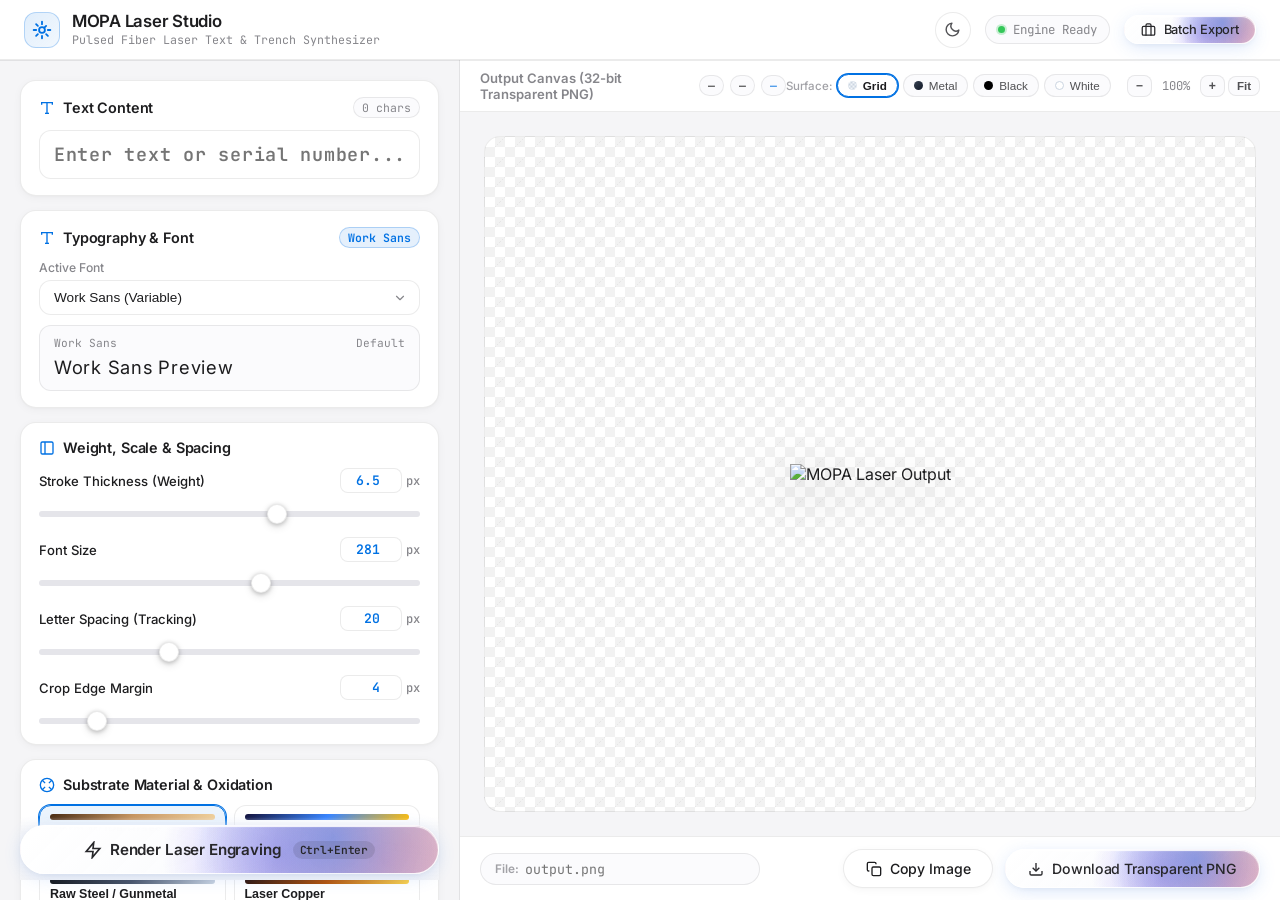
==== index.html @ c63aba0c "feat: complete MOPA Laser Studio with 100% client-side GitHub Pages support" ====
<!DOCTYPE html>
<html lang="en">
<head>
  <meta charset="UTF-8">
  <meta name="viewport" content="width=device-width, initial-scale=1.0">
  <title>MOPA Laser Studio</title>
  <link rel="icon" href="data:image/svg+xml,<svg xmlns='http://www.w3.org/2000/svg' viewBox='0 0 100 100'><rect width='100' height='100' rx='22' fill='%230071e3'/><path d='M30 70 L70 30 M45 30 L70 30 L70 55' stroke='white' stroke-width='9' stroke-linecap='round' stroke-linejoin='round' fill='none'/></svg>">
  <link rel="stylesheet" href="static/css/style.css">
  <!-- Apple-inspired Typography -->
  <link rel="preconnect" href="https://fonts.googleapis.com">
  <link rel="preconnect" href="https://fonts.gstatic.com" crossorigin>
  <link href="https://fonts.googleapis.com/css2?family=Inter:wght@300;400;500;600;700&family=JetBrains+Mono:wght@400;500;600&display=swap" rel="stylesheet">
</head>
<body class="light-theme">
  <!-- Apple-style Frosted Header -->
  <header class="app-header">
    <div class="header-left">
      <div class="logo-mark">
        <svg width="20" height="20" viewBox="0 0 24 24" fill="none" stroke="currentColor" stroke-width="2.2" stroke-linecap="round" stroke-linejoin="round">
          <circle cx="12" cy="12" r="3.5"></circle>
          <path d="M12 2v3"></path>
          <path d="M12 19v3"></path>
          <path d="M2 12h3"></path>
          <path d="M19 12h3"></path>
          <path d="m4.93 4.93 2.12 2.12"></path>
          <path d="m16.95 16.95 2.12 2.12"></path>
          <path d="m16.95 7.05-2.12 2.12"></path>
          <path d="m4.93 19.07 2.12-2.12"></path>
        </svg>
      </div>
      <div>
        <h1 class="logo-title">MOPA Laser Studio</h1>
        <p class="logo-subtitle">Pulsed Fiber Laser Text &amp; Trench Synthesizer</p>
      </div>
    </div>
    
    <div class="header-right">
      <!-- Dark / Light Mode Switcher -->
      <button type="button" class="theme-toggle-btn" id="themeToggleBtn" aria-label="Toggle Dark Mode" title="Toggle Light / Dark Mode">
        <svg class="sun-icon" width="17" height="17" viewBox="0 0 24 24" fill="none" stroke="currentColor" stroke-width="2" stroke-linecap="round" stroke-linejoin="round">
          <circle cx="12" cy="12" r="5"></circle>
          <line x1="12" y1="1" x2="12" y2="3"></line>
          <line x1="12" y1="21" x2="12" y2="23"></line>
          <line x1="4.22" y1="4.22" x2="5.64" y2="5.64"></line>
          <line x1="18.36" y1="18.36" x2="19.78" y2="19.78"></line>
          <line x1="1" y1="12" x2="3" y2="12"></line>
          <line x1="21" y1="12" x2="23" y2="12"></line>
          <line x1="4.22" y1="19.78" x2="5.64" y2="18.36"></line>
          <line x1="18.36" y1="5.64" x2="19.78" y2="4.22"></line>
        </svg>
        <svg class="moon-icon" width="17" height="17" viewBox="0 0 24 24" fill="none" stroke="currentColor" stroke-width="2" stroke-linecap="round" stroke-linejoin="round">
          <path d="M21 12.79A9 9 0 1 1 11.21 3 7 7 0 0 0 21 12.79z"></path>
        </svg>
      </button>

      <div class="status-indicator" id="appStatus">
        <span class="status-pip"></span>
        <span class="status-text">Engine Ready</span>
      </div>

      <button type="button" class="btn-apple-glow btn-apple-sm" id="openBatchModalBtn">
        <svg width="15" height="15" viewBox="0 0 24 24" fill="none" stroke="currentColor" stroke-width="2" stroke-linecap="round" stroke-linejoin="round">
          <rect x="2" y="7" width="20" height="14" rx="2" ry="2"></rect>
          <path d="M16 21V5a2 2 0 0 0-2-2h-4a2 2 0 0 0-2 2v16"></path>
        </svg>
        Batch Export
      </button>
    </div>
  </header>

  <!-- Main Split Workspace -->
  <main class="workspace-layout">
    <!-- Left Configuration Sidebar -->
    <aside class="controls-sidebar">
      <!-- 1. Text & Serial Input -->
      <section class="card">
        <div class="card-head">
          <label for="textInput" class="card-title">
            <svg width="16" height="16" viewBox="0 0 24 24" fill="none" stroke="currentColor" stroke-width="2">
              <polyline points="4 7 4 4 20 4 20 7"></polyline>
              <line x1="9" y1="20" x2="15" y2="20"></line>
              <line x1="12" y1="4" x2="12" y2="20"></line>
            </svg>
            Text Content
          </label>
          <span class="badge" id="charCount">0 chars</span>
        </div>

        <div class="input-wrap">
          <input 
            type="text" 
            id="textInput" 
            class="text-input" 
            value="" 
            placeholder="Enter text or serial number..."
            autocomplete="off"
            spellcheck="false"
          />
        </div>
      </section>

      <!-- 2. Typography & Font Selection (Work Sans Default) -->
      <section class="card">
        <div class="card-head">
          <div class="card-title">
            <svg width="16" height="16" viewBox="0 0 24 24" fill="none" stroke="currentColor" stroke-width="2">
              <path d="M4 7V4h16v3"></path>
              <path d="M9 20h6"></path>
              <path d="M12 4v16"></path>
            </svg>
            Typography &amp; Font
          </div>
          <span class="badge badge-accent" id="activeFontBadge">Work Sans</span>
        </div>

        <!-- Font Selector Dropdown -->
        <div class="field-group">
          <label for="fontSelect" class="field-label">Active Font</label>
          <div class="select-wrapper">
            <select id="fontSelect" class="select-input">
              <option value="WorkSans-VariableFont_wght.ttf" selected>Work Sans (Variable)</option>
              <option value="Arial-Bold.ttf">Arial Bold</option>
              <option value="Consolas.ttf">Consolas</option>
              <option value="Impact.ttf">Impact</option>
            </select>
          </div>
        </div>

        <!-- Live Font Preview Strip -->
        <div class="font-preview-card">
          <div class="preview-meta">
            <span id="fontFamilyLabel">Work Sans</span>
            <span id="fontSizeKbLabel">Default</span>
          </div>
          <div class="preview-sample" id="liveFontPreview">
            Work Sans Preview
          </div>
        </div>
      </section>

      <!-- 3. Weight, Scale & Spacing (Exact user specifications) -->
      <section class="card">
        <div class="card-head">
          <div class="card-title">
            <svg width="16" height="16" viewBox="0 0 24 24" fill="none" stroke="currentColor" stroke-width="2">
              <rect x="3" y="3" width="18" height="18" rx="2" ry="2"></rect>
              <line x1="9" y1="3" x2="9" y2="21"></line>
            </svg>
            Weight, Scale &amp; Spacing
          </div>
        </div>

        <!-- Stroke Thickness (Weight): Default 6.5 px -->
        <div class="control-row">
          <div class="row-header">
            <label for="strokeThicknessInput" class="row-label">Stroke Thickness (Weight)</label>
            <div class="val-pill">
              <input type="number" id="strokeThicknessVal" class="num-box" min="-8" max="15" step="0.5" value="6.5" /> px
            </div>
          </div>
          <input type="range" id="strokeThicknessInput" min="-8" max="15" step="0.5" value="6.5" class="range-slider" />
        </div>

        <!-- Font Size: Default 281 px -->
        <div class="control-row">
          <div class="row-header">
            <label for="fontSizeInput" class="row-label">Font Size</label>
            <div class="val-pill">
              <input type="number" id="fontSizeVal" class="num-box" min="40" max="450" value="281" /> px
            </div>
          </div>
          <input type="range" id="fontSizeInput" min="40" max="450" value="281" class="range-slider" />
        </div>

        <!-- Letter Spacing (Tracking): Default 20 px -->
        <div class="control-row">
          <div class="row-header">
            <label for="letterSpacingInput" class="row-label">Letter Spacing (Tracking)</label>
            <div class="val-pill">
              <input type="number" id="letterSpacingVal" class="num-box" min="0" max="60" value="20" /> px
            </div>
          </div>
          <input type="range" id="letterSpacingInput" min="0" max="60" value="20" class="range-slider" />
        </div>

        <!-- Crop Edge Margin: Default 4 px -->
        <div class="control-row">
          <div class="row-header">
            <label for="cropPadInput" class="row-label">Crop Edge Margin</label>
            <div class="val-pill">
              <input type="number" id="cropPadVal" class="num-box" min="0" max="40" value="4" /> px
            </div>
          </div>
          <input type="range" id="cropPadInput" min="0" max="30" value="4" class="range-slider" />
        </div>
      </section>

      <!-- 4. Substrate Material & Oxidation -->
      <section class="card">
        <div class="card-head">
          <div class="card-title">
            <svg width="16" height="16" viewBox="0 0 24 24" fill="none" stroke="currentColor" stroke-width="2">
              <circle cx="12" cy="12" r="10"></circle>
              <path d="m4.93 4.93 4.24 4.24"></path>
              <path d="m14.83 9.17 4.24-4.24"></path>
              <path d="m14.83 14.83 4.24 4.24"></path>
              <path d="m9.17 14.83-4.24 4.24"></path>
            </svg>
            Substrate Material &amp; Oxidation
          </div>
        </div>

        <!-- Material Presets -->
        <div class="material-grid">
          <button type="button" class="material-btn active" data-preset="brass">
            <span class="swatch-strip" style="background: linear-gradient(135deg, #4a2c14 0%, #c99762 50%, #f2d39e 100%)"></span>
            <span class="material-title">Warm MOPA Brass</span>
            <span class="material-caption">Reference macro tone</span>
          </button>

          <button type="button" class="material-btn" data-preset="titanium">
            <span class="swatch-strip" style="background: linear-gradient(135deg, #15133c 0%, #3a86ff 50%, #ffbe0b 100%)"></span>
            <span class="material-title">Burnt Titanium</span>
            <span class="material-caption">Heat oxide violet-blue</span>
          </button>

          <button type="button" class="material-btn" data-preset="steel">
            <span class="swatch-strip" style="background: linear-gradient(135deg, #121416 0%, #4a5568 50%, #cbd5e1 100%)"></span>
            <span class="material-title">Raw Steel / Gunmetal</span>
            <span class="material-caption">Dark industrial anneal</span>
          </button>

          <button type="button" class="material-btn" data-preset="copper">
            <span class="swatch-strip" style="background: linear-gradient(135deg, #2c130b 0%, #b45309 50%, #fcd34d 100%)"></span>
            <span class="material-title">Laser Copper</span>
            <span class="material-caption">Deep thermal patina</span>
          </button>

          <button type="button" class="material-btn" data-preset="aluminum">
            <span class="swatch-strip" style="background: linear-gradient(135deg, #334155 0%, #94a3b8 50%, #f8fafc 100%)"></span>
            <span class="material-title">Aluminum Frost</span>
            <span class="material-caption">High-contrast ablation</span>
          </button>
        </div>

        <!-- Custom Color Pickers -->
        <div class="color-pickers-row">
          <div class="picker-cell">
            <span class="picker-label">Deep Trench</span>
            <div class="picker-field">
              <input type="color" id="colorDarkPicker" value="#4a2c14" />
              <input type="text" id="colorDarkHex" class="hex-box" value="#4a2c14" />
            </div>
          </div>

          <div class="picker-cell">
            <span class="picker-label">Mid Plane</span>
            <div class="picker-field">
              <input type="color" id="colorMidPicker" value="#c99762" />
              <input type="text" id="colorMidHex" class="hex-box" value="#c99762" />
            </div>
          </div>

          <div class="picker-cell">
            <span class="picker-label">Specular Peak</span>
            <div class="picker-field">
              <input type="color" id="colorLightPicker" value="#f2d39e" />
              <input type="text" id="colorLightHex" class="hex-box" value="#f2d39e" />
            </div>
          </div>
        </div>
      </section>

      <!-- 5. Fine-Tune Laser Physics Accordion (Exact user default specifications) -->
      <details class="card accordion-card" id="advancedCard">
        <summary class="accordion-head">
          <div class="card-title">
            <svg width="16" height="16" viewBox="0 0 24 24" fill="none" stroke="currentColor" stroke-width="2">
              <line x1="4" y1="21" x2="4" y2="14"></line>
              <line x1="4" y1="10" x2="4" y2="3"></line>
              <line x1="12" y1="21" x2="12" y2="12"></line>
              <line x1="12" y1="8" x2="12" y2="3"></line>
              <line x1="20" y1="21" x2="20" y2="16"></line>
              <line x1="20" y1="12" x2="20" y2="3"></line>
              <line x1="1" y1="14" x2="7" y2="14"></line>
              <line x1="9" y1="8" x2="15" y2="8"></line>
              <line x1="17" y1="16" x2="23" y2="16"></line>
            </svg>
            Fine-Tune Laser Physics
          </div>
          <div class="summary-action-group">
            <button type="button" class="btn-apple-glow btn-apple-xs randomize-header-btn" id="randomizeSeedHeaderBtn" title="Randomize laser variation without opening menu">
              <svg width="12" height="12" viewBox="0 0 24 24" fill="none" stroke="currentColor" stroke-width="2.2" stroke-linecap="round" stroke-linejoin="round">
                <polyline points="23 4 23 10 17 10"></polyline>
                <polyline points="1 20 1 14 7 14"></polyline>
                <path d="M3.51 9a9 9 0 0 1 14.85-3.36L23 10M1 14l4.64 4.36A9 9 0 0 0 20.49 15"></path>
              </svg>
              Randomize
            </button>
            <svg class="chevron-icon" width="16" height="16" viewBox="0 0 24 24" fill="none" stroke="currentColor" stroke-width="2">
              <polyline points="6 9 12 15 18 9"></polyline>
            </svg>
          </div>
        </summary>

        <div class="accordion-body">
          <!-- Sawtooth Burr Pitch: Default 13 -->
          <div class="control-row">
            <div class="row-header">
              <label for="pitchInput" class="row-label">Sawtooth Burr Pitch</label>
              <div class="val-pill">
                <input type="number" id="pitchVal" class="num-box" step="0.5" min="2" max="30" value="13" />
              </div>
            </div>
            <input type="range" id="pitchInput" step="0.5" min="3" max="25" value="13" class="range-slider" />
          </div>

          <!-- Galvo Scan Saw Angle: Default 0.45 -->
          <div class="control-row">
            <div class="row-header">
              <label for="sawAngleInput" class="row-label">Galvo Scan Saw Angle</label>
              <div class="val-pill">
                <input type="number" id="sawAngleVal" class="num-box" step="0.05" min="0" max="1" value="0.45" />
              </div>
            </div>
            <input type="range" id="sawAngleInput" step="0.05" min="0" max="1" value="0.45" class="range-slider" />
          </div>

          <!-- Burr Teeth Density: Default 0.25 -->
          <div class="control-row">
            <div class="row-header">
              <label for="teethThreshInput" class="row-label">Burr Teeth Density</label>
              <div class="val-pill">
                <input type="number" id="teethThreshVal" class="num-box" step="0.05" min="0.05" max="0.9" value="0.25" />
              </div>
            </div>
            <input type="range" id="teethThreshInput" step="0.05" min="0.05" max="0.9" value="0.25" class="range-slider" />
          </div>

          <!-- Scan-Line Edge Jitter: Default 5 px -->
          <div class="control-row">
            <div class="row-header">
              <label for="jitterInput" class="row-label">Scan-Line Edge Jitter</label>
              <div class="val-pill">
                <input type="number" id="jitterVal" class="num-box" min="0" max="6" value="5" /> px
              </div>
            </div>
            <input type="range" id="jitterInput" min="0" max="6" value="5" class="range-slider" />
          </div>

          <!-- Raised Melt Lip Height: Default 0.16 -->
          <div class="control-row">
            <div class="row-header">
              <label for="lipIntensityInput" class="row-label">Raised Melt Lip Height</label>
              <div class="val-pill">
                <input type="number" id="lipIntensityVal" class="num-box" step="0.02" min="0" max="0.8" value="0.16" />
              </div>
            </div>
            <input type="range" id="lipIntensityInput" step="0.02" min="0" max="0.8" value="0.16" class="range-slider" />
          </div>

          <!-- Inner Trench Depth: Default 0.3 -->
          <div class="control-row">
            <div class="row-header">
              <label for="trenchIntensityInput" class="row-label">Inner Trench Depth</label>
              <div class="val-pill">
                <input type="number" id="trenchIntensityVal" class="num-box" step="0.02" min="0" max="0.9" value="0.3" />
              </div>
            </div>
            <input type="range" id="trenchIntensityInput" step="0.02" min="0" max="0.9" value="0.3" class="range-slider" />
          </div>

          <!-- Melt Slag Texture Roughness: Default 0.45 -->
          <div class="control-row">
            <div class="row-header">
              <label for="slagNoiseInput" class="row-label">Melt Slag Texture Roughness</label>
              <div class="val-pill">
                <input type="number" id="slagNoiseVal" class="num-box" step="0.05" min="0" max="1" value="0.45" />
              </div>
            </div>
            <input type="range" id="slagNoiseInput" step="0.05" min="0" max="1" value="0.45" class="range-slider" />
          </div>

          <!-- Random Noise Seed: Default 18780 -->
          <div class="seed-row">
            <div class="seed-input-wrap">
              <label for="seedInput" class="row-label">Random Noise Seed</label>
              <input type="number" id="seedInput" class="num-box num-box-wide" value="18780" />
            </div>
            <button type="button" class="btn-subtle" id="randomizeSeedBtn">
              <svg width="14" height="14" viewBox="0 0 24 24" fill="none" stroke="currentColor" stroke-width="2">
                <polyline points="1 4 1 10 7 10"></polyline>
                <polyline points="23 20 23 14 17 14"></polyline>
                <path d="M20.49 9A9 9 0 0 0 5.64 5.64L1 10m22 4l-4.64 4.36A9 9 0 0 1 3.51 15"></path>
              </svg>
              Randomize
            </button>
          </div>
        </div>
      </details>

      <!-- 6. Hidden / Expandable Custom Font Upload (Placed cleanly at the bottom) -->
      <details class="card accordion-card custom-font-disclosure" id="customFontDetails">
        <summary class="accordion-head">
          <div class="card-title">
            <svg width="16" height="16" viewBox="0 0 24 24" fill="none" stroke="currentColor" stroke-width="2">
              <path d="M21 15v4a2 2 0 0 1-2 2H5a2 2 0 0 1-2-2v-4"></path>
              <polyline points="17 8 12 3 7 8"></polyline>
              <line x1="12" y1="3" x2="12" y2="15"></line>
            </svg>
            Add Custom Font (.TTF / .OTF)
          </div>
          <svg class="chevron-icon" width="16" height="16" viewBox="0 0 24 24" fill="none" stroke="currentColor" stroke-width="2">
            <polyline points="6 9 12 15 18 9"></polyline>
          </svg>
        </summary>

        <div class="accordion-body">
          <div class="drop-zone" id="fontDropZone">
            <input type="file" id="fontFileInput" accept=".ttf,.otf,.woff,.woff2" class="hidden-input" />
            <div class="drop-content">
              <svg class="drop-icon" width="24" height="24" viewBox="0 0 24 24" fill="none" stroke="currentColor" stroke-width="2">
                <path d="M21 15v4a2 2 0 0 1-2 2H5a2 2 0 0 1-2-2v-4"></path>
                <polyline points="17 8 12 3 7 8"></polyline>
                <line x1="12" y1="3" x2="12" y2="15"></line>
              </svg>
              <p class="drop-title">Drop custom <strong>.TTF</strong> or <strong>.OTF</strong> here</p>
              <p class="drop-subtitle">or <span class="drop-browse">browse from computer</span></p>
            </div>
            <div class="upload-progress" id="uploadProgress">
              <div class="progress-track">
                <div class="progress-bar" id="progressBar"></div>
              </div>
              <span class="progress-text" id="progressText">Uploading font...</span>
            </div>
          </div>
        </div>
      </details>

      <!-- Sticky Render Action Button with Apple Capsule Glow -->
      <div class="sidebar-footer">
        <button type="button" class="btn-apple-glow btn-apple-primary btn-apple-large" id="generateBtn">
          <svg width="18" height="18" viewBox="0 0 24 24" fill="none" stroke="currentColor" stroke-width="2.2">
            <polygon points="13 2 3 14 12 14 11 22 21 10 12 10 13 2"></polygon>
          </svg>
          Render Laser Engraving
          <kbd class="shortcut-tag">Ctrl+Enter</kbd>
        </button>
      </div>
    </aside>

    <!-- Right Image Preview Stage -->
    <section class="viewer-section">
      <!-- Viewer Top Action Bar -->
      <div class="viewer-header">
        <div class="viewer-meta">
          <span class="meta-title">Output Canvas (32-bit Transparent PNG)</span>
          <div class="meta-chips">
            <span class="meta-chip" id="metaResolution">—</span>
            <span class="meta-chip" id="metaSize">—</span>
            <span class="meta-chip chip-speed" id="metaSpeed">—</span>
          </div>
        </div>

        <div class="viewer-actions">
          <!-- Substrate Switcher -->
          <div class="substrate-group">
            <span class="substrate-label">Surface:</span>
            <button type="button" class="substrate-chip active" data-bg="checkerboard" title="Transparent Checkerboard">
              <span class="substrate-dot bg-grid"></span>
              Grid
            </button>
            <button type="button" class="substrate-chip" data-bg="metal" title="Brushed Dark Metal">
              <span class="substrate-dot bg-metal"></span>
              Metal
            </button>
            <button type="button" class="substrate-chip" data-bg="black" title="Obsidian Black">
              <span class="substrate-dot bg-black"></span>
              Black
            </button>
            <button type="button" class="substrate-chip" data-bg="white" title="Pure White">
              <span class="substrate-dot bg-white"></span>
              White
            </button>
          </div>

          <!-- Zoom Bar -->
          <div class="zoom-bar">
            <button type="button" class="zoom-btn" id="zoomOutBtn" title="Zoom Out">−</button>
            <span class="zoom-level" id="zoomLevel">100%</span>
            <button type="button" class="zoom-btn" id="zoomInBtn" title="Zoom In">+</button>
            <button type="button" class="zoom-btn zoom-btn-text" id="zoomResetBtn" title="Fit to Canvas">Fit</button>
          </div>
        </div>
      </div>

      <!-- Main Canvas Stage Area -->
      <div class="stage-viewport" id="stageContainer">
        <div class="stage-canvas surface-checkerboard" id="interactiveStage">
          <!-- Loading Laser Line -->
          <div class="stage-spinner-overlay hidden" id="stageLoading">
            <div class="laser-beam-sweep"></div>
            <div class="loader-circle"></div>
            <span class="loader-caption">Synthesizing laser trench &amp; slag...</span>
          </div>

          <!-- Rendered Output PNG -->
          <div class="image-box" id="imageWrapper">
            <img id="mopaOutputImage" alt="MOPA Laser Output" src="" />
          </div>

          <!-- Empty State -->
          <div class="stage-placeholder" id="stageEmpty" style="display: none;">
            <p>Click <strong>Render Laser Engraving</strong> or press <strong>Ctrl+Enter</strong></p>
          </div>
        </div>
      </div>

      <!-- Bottom Export & Download Bar -->
      <div class="viewer-footer">
        <div class="filename-field">
          <label for="outputFileName" class="field-prefix">File:</label>
          <input type="text" id="outputFileName" class="filename-input" value="" placeholder="output.png" />
        </div>

        <div class="export-actions">
          <button type="button" class="btn-apple-glow btn-apple-secondary" id="copyImageBtn">
            <svg width="16" height="16" viewBox="0 0 24 24" fill="none" stroke="currentColor" stroke-width="2">
              <rect x="9" y="9" width="13" height="13" rx="2" ry="2"></rect>
              <path d="M5 15H4a2 2 0 0 1-2-2V4a2 2 0 0 1 2-2h9a2 2 0 0 1 2 2v1"></path>
            </svg>
            Copy Image
          </button>

          <a id="downloadBtnLink" class="btn-apple-glow btn-apple-primary" download="output.png" href="#">
            <svg width="16" height="16" viewBox="0 0 24 24" fill="none" stroke="currentColor" stroke-width="2">
              <path d="M21 15v4a2 2 0 0 1-2 2H5a2 2 0 0 1-2-2v-4"></path>
              <polyline points="7 10 12 15 17 10"></polyline>
              <line x1="12" y1="15" x2="12" y2="3"></line>
            </svg>
            Download Transparent PNG
          </a>
        </div>
      </div>
    </section>
  </main>

  <!-- Batch Export Modal -->
  <div class="modal-backdrop hidden" id="batchModal">
    <div class="modal-dialog">
      <div class="modal-header">
        <div class="modal-title">
          <svg width="18" height="18" viewBox="0 0 24 24" fill="none" stroke="currentColor" stroke-width="2">
            <rect x="2" y="7" width="20" height="14" rx="2" ry="2"></rect>
            <path d="M16 21V5a2 2 0 0 0-2-2h-4a2 2 0 0 0-2 2v16"></path>
          </svg>
          Batch Serial Number Generator
        </div>
        <button type="button" class="modal-close-btn" id="closeBatchModalBtn" aria-label="Close">
          <svg width="16" height="16" viewBox="0 0 24 24" fill="none" stroke="currentColor" stroke-width="2" stroke-linecap="round" stroke-linejoin="round">
            <line x1="18" y1="6" x2="6" y2="18"></line>
            <line x1="6" y1="6" x2="18" y2="18"></line>
          </svg>
        </button>
      </div>

      <div class="modal-content">
        <p class="modal-description">
          Generate multiple transparent laser PNGs in one batch using your current font, stroke thickness, and material settings. All images will be downloaded directly to your computer named after their first 15 digits.
        </p>

        <div class="field-group">
          <label for="batchTextarea" class="field-label">Serial Numbers (one per line, up to 50 items)</label>
          <textarea id="batchTextarea" class="batch-textarea" rows="7" placeholder="Enter serial numbers, one per line..."></textarea>
        </div>

        <div class="batch-loader hidden" id="batchProgressArea">
          <div class="loader-circle-sm"></div>
          <span id="batchStatusText">Rendering and downloading images...</span>
        </div>
      </div>

      <div class="modal-footer">
        <button type="button" class="btn-subtle" id="cancelBatchBtn">Cancel</button>
        <button type="button" class="btn-apple-glow btn-apple-primary" id="runBatchBtn">
          Download Images
        </button>
      </div>
    </div>
  </div>

  <!-- Toast Shelf -->
  <div class="toast-shelf" id="toastContainer"></div>

  <script src="static/js/mopa-engine.js"></script>
  <script src="static/js/app.js"></script>
</body>
</html>
---- static/css/style.css ----
/* ==========================================================================
   MOPA Laser Studio - Apple Website Aesthetic & Frosted Capsule Theme
   ========================================================================== */

/* Bundled Standard Laser Fonts */
@font-face {
  font-family: 'Work Sans';
  src: url('../../fonts/bundled/WorkSans-VariableFont_wght.ttf') format('truetype');
  font-weight: 100 900;
  font-style: normal;
  font-display: swap;
}

@font-face {
  font-family: 'Arial Bold';
  src: url('../../fonts/bundled/Arial-Bold.ttf') format('truetype');
  font-weight: bold;
  font-style: normal;
  font-display: swap;
}

@font-face {
  font-family: 'Consolas';
  src: url('../../fonts/bundled/Consolas.ttf') format('truetype');
  font-style: normal;
  font-display: swap;
}

@font-face {
  font-family: 'Impact';
  src: url('../../fonts/bundled/Impact.ttf') format('truetype');
  font-style: normal;
  font-display: swap;
}

/* Light Theme Variables (Default) */
:root {
  --bg-page: #f5f5f7;
  --bg-panel: #ffffff;
  --bg-card: #ffffff;
  --bg-input: #ffffff;
  --bg-card-subtle: #fbfbfd;
  --bg-hover: #f5f5f7;

  --border: rgba(0, 0, 0, 0.08);
  --border-strong: rgba(0, 0, 0, 0.15);
  --border-focus: #0071e3;

  --text-main: #1d1d1f;
  --text-muted: #515154;
  --text-sub: #86868b;
  --text-dim: #a1a1a6;

  --accent-apple: #0071e3;
  --accent-apple-hover: #0077ed;
  --accent-green: #34c759;
  
  --slider-track: #e5e5ea;
  --slider-fill: #0071e3;

  --font-sans: -apple-system, BlinkMacSystemFont, "SF Pro Text", "SF Pro Display", "Inter", "Helvetica Neue", sans-serif;
  --font-mono: 'JetBrains Mono', 'SF Mono', Menlo, Consolas, monospace;

  --radius-xs: 6px;
  --radius-sm: 8px;
  --radius-md: 12px;
  --radius-lg: 16px;
  --radius-xl: 20px;
  --radius-pill: 9999px;

  --shadow-card: 0 2px 8px rgba(0, 0, 0, 0.04), 0 1px 2px rgba(0, 0, 0, 0.02);
  --shadow-hover: 0 4px 14px rgba(0, 0, 0, 0.08);

  --btn-glow-bg: 
    radial-gradient(circle at 75% 25%, rgba(67, 130, 236, 0.55), transparent 45%),
    radial-gradient(circle at 88% 75%, rgba(232, 121, 168, 0.5), transparent 50%),
    radial-gradient(circle at 62% 65%, rgba(138, 118, 247, 0.45), transparent 45%),
    radial-gradient(circle at 92% 38%, rgba(251, 176, 124, 0.45), transparent 40%),
    linear-gradient(135deg, rgba(255, 255, 255, 0.98) 0%, rgba(246, 248, 252, 0.92) 100%);
  --btn-glow-border: rgba(255, 255, 255, 0.9);
  --btn-glow-text: #27272a;
  --btn-glow-shadow: 
    0 4px 18px -2px rgba(67, 130, 236, 0.22),
    0 2px 6px -1px rgba(0, 0, 0, 0.05),
    inset 0 1px 1px rgba(255, 255, 255, 0.95);
  --btn-glow-hover-shadow:
    0 8px 26px -2px rgba(67, 130, 236, 0.35),
    0 3px 8px -1px rgba(0, 0, 0, 0.08);

  --transition: all 0.2s cubic-bezier(0.16, 1, 0.3, 1);
}

/* Dark Theme Variables (Proper Apple macOS Dark Mode) */
body.dark-theme {
  --bg-page: #000000;
  --bg-panel: #161617;
  --bg-card: #1c1c1e;
  --bg-input: #2c2c2e;
  --bg-card-subtle: #242426;
  --bg-hover: #2c2c2e;

  --border: rgba(255, 255, 255, 0.12);
  --border-strong: rgba(255, 255, 255, 0.22);
  --border-focus: #0a84ff;

  --text-main: #f5f5f7;
  --text-muted: #a1a1a6;
  --text-sub: #86868b;
  --text-dim: #636366;

  --accent-apple: #0a84ff;
  --accent-apple-hover: #409cff;
  --accent-green: #30d158;

  --slider-track: #38383a;
  --slider-fill: #0a84ff;

  --shadow-card: 0 2px 10px rgba(0, 0, 0, 0.4);
  --shadow-hover: 0 4px 18px rgba(0, 0, 0, 0.6);

  --btn-glow-bg: 
    radial-gradient(circle at 75% 25%, rgba(67, 130, 236, 0.65), transparent 45%),
    radial-gradient(circle at 88% 75%, rgba(232, 121, 168, 0.6), transparent 50%),
    radial-gradient(circle at 62% 65%, rgba(138, 118, 247, 0.55), transparent 45%),
    radial-gradient(circle at 92% 38%, rgba(251, 176, 124, 0.5), transparent 40%),
    linear-gradient(135deg, rgba(38, 38, 44, 0.9) 0%, rgba(22, 22, 27, 0.95) 100%);
  --btn-glow-border: rgba(255, 255, 255, 0.2);
  --btn-glow-text: #f4f4f5;
  --btn-glow-shadow: 
    0 6px 22px -2px rgba(67, 130, 236, 0.32),
    0 2px 6px -1px rgba(0, 0, 0, 0.35),
    inset 0 1px 1px rgba(255, 255, 255, 0.25);
  --btn-glow-hover-shadow:
    0 10px 30px -2px rgba(67, 130, 236, 0.48),
    0 4px 10px -1px rgba(0, 0, 0, 0.5);
}

* {
  box-sizing: border-box;
  margin: 0;
  padding: 0;
}

body {
  background-color: var(--bg-page);
  color: var(--text-main);
  font-family: var(--font-sans);
  min-height: 100vh;
  display: flex;
  flex-direction: column;
  -webkit-font-smoothing: antialiased;
  -moz-osx-font-smoothing: grayscale;
  transition: background-color 0.25s ease, color 0.25s ease;
}

/* ==========================================================================
   Header Navigation (Apple Translucent Frosted Glass)
   ========================================================================== */
.app-header {
  height: 60px;
  background-color: var(--bg-panel);
  border-bottom: 1px solid var(--border);
  padding: 0 24px;
  display: flex;
  align-items: center;
  justify-content: space-between;
  position: sticky;
  top: 0;
  z-index: 40;
  backdrop-filter: saturate(180%) blur(20px);
  -webkit-backdrop-filter: saturate(180%) blur(20px);
  box-shadow: 0 1px 0 var(--border);
}

.header-left {
  display: flex;
  align-items: center;
  gap: 12px;
}

.logo-mark {
  width: 36px;
  height: 36px;
  background: linear-gradient(135deg, rgba(0, 113, 227, 0.12) 0%, rgba(0, 113, 227, 0.05) 100%);
  border: 1px solid rgba(0, 113, 227, 0.25);
  color: var(--accent-apple);
  border-radius: var(--radius-md);
  display: flex;
  align-items: center;
  justify-content: center;
}

.logo-title {
  font-size: 1.05rem;
  font-weight: 600;
  letter-spacing: -0.015em;
  color: var(--text-main);
  line-height: 1.2;
}

.logo-subtitle {
  font-size: 0.73rem;
  color: var(--text-sub);
  font-family: var(--font-mono);
}

.header-right {
  display: flex;
  align-items: center;
  gap: 14px;
}

/* Theme Toggle Button */
.theme-toggle-btn {
  width: 36px;
  height: 36px;
  border-radius: 50%;
  border: 1px solid var(--border);
  background-color: var(--bg-card);
  color: var(--text-muted);
  cursor: pointer;
  display: flex;
  align-items: center;
  justify-content: center;
  transition: var(--transition);
}

.theme-toggle-btn:hover {
  background-color: var(--bg-hover);
  color: var(--text-main);
  border-color: var(--border-strong);
  transform: scale(1.05);
}

.sun-icon {
  display: none;
}

.moon-icon {
  display: block;
}

body.dark-theme .sun-icon {
  display: block;
}

body.dark-theme .moon-icon {
  display: none;
}

.status-indicator {
  display: flex;
  align-items: center;
  gap: 8px;
  background-color: var(--bg-card-subtle);
  border: 1px solid var(--border);
  padding: 5px 12px;
  border-radius: var(--radius-pill);
  font-size: 0.78rem;
  font-family: var(--font-mono);
  color: var(--text-sub);
}

.status-pip {
  width: 7px;
  height: 7px;
  background-color: var(--accent-green);
  border-radius: 50%;
  box-shadow: 0 0 0 2px rgba(52, 199, 89, 0.25);
}

/* ==========================================================================
   Apple Frosted Capsule Glow Button (Matches Image 2)
   ========================================================================== */
.btn-apple-glow {
  background: var(--btn-glow-bg);
  color: var(--btn-glow-text);
  border: 1px solid var(--btn-glow-border);
  box-shadow: var(--btn-glow-shadow);
  border-radius: var(--radius-pill);
  font-family: var(--font-sans);
  font-size: 0.88rem;
  font-weight: 500;
  letter-spacing: -0.01em;
  padding: 10px 22px;
  cursor: pointer;
  display: inline-flex;
  align-items: center;
  justify-content: center;
  gap: 8px;
  text-decoration: none;
  backdrop-filter: blur(14px);
  -webkit-backdrop-filter: blur(14px);
  position: relative;
  overflow: hidden;
  transition: var(--transition);
  user-select: none;
}

.btn-apple-glow:hover {
  transform: translateY(-1px) scale(1.015);
  box-shadow: var(--btn-glow-hover-shadow);
  filter: brightness(1.04);
}

.btn-apple-glow:active {
  transform: translateY(1px) scale(0.985);
}

.btn-apple-large {
  width: 100%;
  padding: 14px 28px;
  font-size: 0.95rem;
  font-weight: 600;
}

.btn-apple-sm {
  padding: 6px 16px;
  font-size: 0.8rem;
}

.btn-apple-xs {
  padding: 4px 12px;
  font-size: 0.74rem;
  font-weight: 500;
}

.summary-action-group {
  display: flex;
  align-items: center;
  gap: 10px;
}

.btn-apple-secondary {
  background: var(--bg-card);
  border: 1px solid var(--border);
  box-shadow: var(--shadow-card);
  color: var(--text-main);
}

.btn-apple-secondary:hover {
  background-color: var(--bg-hover);
  border-color: var(--border-strong);
  box-shadow: var(--shadow-hover);
}

.shortcut-tag {
  font-size: 0.7rem;
  font-family: var(--font-mono);
  background: rgba(0, 0, 0, 0.1);
  padding: 2px 7px;
  border-radius: var(--radius-pill);
  margin-left: 4px;
}

body.dark-theme .shortcut-tag {
  background: rgba(255, 255, 255, 0.15);
}

/* ==========================================================================
   Workspace Layout (Split Left / Right)
   ========================================================================== */
.workspace-layout {
  display: grid;
  grid-template-columns: 460px 1fr;
  flex: 1;
  min-height: calc(100vh - 60px);
}

@media (max-width: 1080px) {
  .workspace-layout {
    grid-template-columns: 1fr;
  }
}

/* ==========================================================================
   Left Controls Sidebar
   ========================================================================== */
.controls-sidebar {
  background-color: var(--bg-page);
  border-right: 1px solid var(--border);
  padding: 20px;
  overflow-y: auto;
  max-height: calc(100vh - 60px);
  display: flex;
  flex-direction: column;
  gap: 14px;
}

.card {
  background-color: var(--bg-card);
  border: 1px solid var(--border);
  border-radius: var(--radius-lg);
  padding: 16px 18px;
  box-shadow: var(--shadow-card);
  transition: var(--transition);
}

.card:hover {
  border-color: var(--border-strong);
}

.card-head {
  display: flex;
  align-items: center;
  justify-content: space-between;
  margin-bottom: 12px;
}

.card-title {
  font-size: 0.9rem;
  font-weight: 600;
  display: flex;
  align-items: center;
  gap: 8px;
  color: var(--text-main);
  letter-spacing: -0.01em;
}

.card-title svg {
  color: var(--accent-apple);
}

.badge {
  font-size: 0.72rem;
  font-family: var(--font-mono);
  background-color: var(--bg-card-subtle);
  color: var(--text-sub);
  border: 1px solid var(--border);
  padding: 2px 8px;
  border-radius: var(--radius-pill);
}

.badge-accent {
  background-color: rgba(0, 113, 227, 0.1);
  color: var(--accent-apple);
  border-color: rgba(0, 113, 227, 0.25);
  font-weight: 600;
}

/* Text Input */
.text-input {
  width: 100%;
  background-color: var(--bg-input);
  border: 1px solid var(--border);
  border-radius: var(--radius-md);
  color: var(--text-main);
  font-family: var(--font-mono);
  font-size: 1.15rem;
  font-weight: 600;
  padding: 11px 14px;
  letter-spacing: 0.04em;
  outline: none;
  transition: var(--transition);
}

.text-input:focus {
  border-color: var(--accent-apple);
  box-shadow: 0 0 0 3px rgba(0, 113, 227, 0.18);
}

/* Custom Select Dropdown */
.field-group {
  margin-top: 10px;
}

.field-label {
  display: block;
  font-size: 0.76rem;
  font-weight: 500;
  color: var(--text-sub);
  margin-bottom: 5px;
}

.select-wrapper {
  position: relative;
}

.select-input {
  width: 100%;
  background-color: var(--bg-input);
  border: 1px solid var(--border);
  border-radius: var(--radius-md);
  color: var(--text-main);
  font-size: 0.85rem;
  font-weight: 500;
  padding: 9px 14px;
  outline: none;
  cursor: pointer;
  appearance: none;
  background-image: url("data:image/svg+xml;charset=UTF-8,%3csvg xmlns='http://www.w3.org/2000/svg' viewBox='0 0 24 24' fill='none' stroke='%2386868b' stroke-width='2' stroke-linecap='round' stroke-linejoin='round'%3e%3cpolyline points='6 9 12 15 18 9'%3e%3c/polyline%3e%3c/svg%3e");
  background-repeat: no-repeat;
  background-position: right 12px center;
  background-size: 14px;
  transition: var(--transition);
}

.select-input:focus {
  border-color: var(--accent-apple);
  box-shadow: 0 0 0 2px rgba(0, 113, 227, 0.18);
}

/* Font Preview Card */
.font-preview-card {
  background-color: var(--bg-card-subtle);
  border: 1px solid var(--border);
  border-radius: var(--radius-md);
  padding: 10px 14px;
  margin-top: 10px;
}

.preview-meta {
  display: flex;
  justify-content: space-between;
  font-size: 0.7rem;
  color: var(--text-sub);
  font-family: var(--font-mono);
  margin-bottom: 4px;
}

.preview-sample {
  font-size: 1.15rem;
  color: var(--text-main);
  overflow: hidden;
  text-overflow: ellipsis;
  white-space: nowrap;
  letter-spacing: 0.04em;
  padding: 2px 0;
}

/* ==========================================================================
   Modernized Apple Sliders & Input Values
   ========================================================================== */
.control-row {
  margin-bottom: 16px;
}

.control-row:last-child {
  margin-bottom: 0;
}

.row-header {
  display: flex;
  align-items: center;
  justify-content: space-between;
  font-size: 0.82rem;
  font-weight: 500;
  color: var(--text-main);
  margin-bottom: 8px;
}

.val-pill {
  display: flex;
  align-items: center;
  gap: 4px;
  font-family: var(--font-mono);
  font-size: 0.76rem;
  color: var(--text-sub);
}

.num-box {
  width: 62px;
  background-color: var(--bg-input);
  border: 1px solid var(--border);
  border-radius: var(--radius-sm);
  color: var(--accent-apple);
  font-family: var(--font-mono);
  font-size: 0.82rem;
  font-weight: 600;
  padding: 3px 6px;
  text-align: right;
  outline: none;
  transition: var(--transition);
}

.num-box-wide {
  width: 78px;
}

.num-box:focus {
  border-color: var(--accent-apple);
  box-shadow: 0 0 0 2px rgba(0, 113, 227, 0.15);
}

/* Apple Slider Style (Clean filled capsule track & white button knob) */
.range-slider {
  width: 100%;
  height: 6px;
  -webkit-appearance: none;
  background-color: var(--slider-track);
  border-radius: var(--radius-pill);
  outline: none;
  cursor: pointer;
  transition: background 0.1s ease;
}

.range-slider::-webkit-slider-thumb {
  -webkit-appearance: none;
  width: 20px;
  height: 20px;
  border-radius: 50%;
  background: #ffffff;
  box-shadow: 0 1px 4px rgba(0, 0, 0, 0.22), 0 3px 8px rgba(0, 0, 0, 0.12);
  border: 0.5px solid rgba(0, 0, 0, 0.08);
  cursor: pointer;
  transition: transform 0.12s cubic-bezier(0.16, 1, 0.3, 1);
}

.range-slider::-webkit-slider-thumb:hover {
  transform: scale(1.15);
}

.range-slider::-moz-range-thumb {
  width: 20px;
  height: 20px;
  border-radius: 50%;
  background: #ffffff;
  box-shadow: 0 1px 4px rgba(0, 0, 0, 0.22), 0 3px 8px rgba(0, 0, 0, 0.12);
  border: 0.5px solid rgba(0, 0, 0, 0.08);
  cursor: pointer;
}

/* Material Presets Grid */
.material-grid {
  display: grid;
  grid-template-columns: repeat(2, 1fr);
  gap: 8px;
  margin-bottom: 12px;
}

.material-btn {
  background-color: var(--bg-card);
  border: 1px solid var(--border);
  border-radius: var(--radius-md);
  padding: 8px 10px;
  text-align: left;
  cursor: pointer;
  display: flex;
  flex-direction: column;
  gap: 3px;
  transition: var(--transition);
}

.material-btn:hover {
  border-color: var(--border-strong);
  background-color: var(--bg-hover);
}

.material-btn.active {
  border-color: var(--accent-apple);
  background-color: rgba(0, 113, 227, 0.08);
  box-shadow: 0 0 0 1px var(--accent-apple);
}

.swatch-strip {
  width: 100%;
  height: 6px;
  border-radius: var(--radius-pill);
  display: block;
}

.material-title {
  font-size: 0.78rem;
  font-weight: 600;
  color: var(--text-main);
}

.material-caption {
  font-size: 0.68rem;
  color: var(--text-sub);
}

/* Custom Color Pickers */
.color-pickers-row {
  display: grid;
  grid-template-columns: repeat(3, 1fr);
  gap: 8px;
  padding-top: 10px;
  border-top: 1px solid var(--border);
}

.picker-cell {
  display: flex;
  flex-direction: column;
  gap: 4px;
}

.picker-label {
  font-size: 0.69rem;
  color: var(--text-sub);
  font-weight: 500;
}

.picker-field {
  display: flex;
  align-items: center;
  background-color: var(--bg-input);
  border: 1px solid var(--border);
  border-radius: var(--radius-sm);
  padding: 2px 4px;
}

.picker-field input[type="color"] {
  -webkit-appearance: none;
  border: none;
  width: 22px;
  height: 22px;
  border-radius: 4px;
  cursor: pointer;
  background: none;
  padding: 0;
}

.picker-field input[type="color"]::-webkit-color-swatch-wrapper {
  padding: 0;
}

.picker-field input[type="color"]::-webkit-color-swatch {
  border: 1px solid rgba(0, 0, 0, 0.15);
  border-radius: 4px;
}

.hex-box {
  width: 100%;
  background: none;
  border: none;
  color: var(--text-muted);
  font-family: var(--font-mono);
  font-size: 0.72rem;
  padding-left: 5px;
  outline: none;
}

/* Accordion Sections */
.accordion-card {
  cursor: pointer;
}

.accordion-head {
  list-style: none;
  display: flex;
  align-items: center;
  justify-content: space-between;
  user-select: none;
}

.accordion-head::-webkit-details-marker {
  display: none;
}

.chevron-icon {
  color: var(--text-sub);
  transition: transform 0.2s ease;
}

details[open] .chevron-icon {
  transform: rotate(180deg);
}

.accordion-body {
  padding-top: 14px;
  border-top: 1px solid var(--border);
  margin-top: 12px;
  cursor: default;
}

.seed-row {
  display: flex;
  align-items: center;
  justify-content: space-between;
  margin-top: 12px;
  padding-top: 12px;
  border-top: 1px dashed var(--border);
}

.seed-input-wrap {
  display: flex;
  align-items: center;
  gap: 8px;
}

.btn-subtle {
  background-color: var(--bg-card);
  border: 1px solid var(--border);
  color: var(--text-muted);
  font-size: 0.78rem;
  font-weight: 500;
  padding: 6px 12px;
  border-radius: var(--radius-pill);
  cursor: pointer;
  display: flex;
  align-items: center;
  gap: 6px;
  transition: var(--transition);
}

.btn-subtle:hover {
  border-color: var(--border-strong);
  color: var(--text-main);
  background-color: var(--bg-hover);
}

/* Custom Font Drop Zone (Cleanly Collapsed at bottom) */
.drop-zone {
  border: 1.5px dashed var(--border-strong);
  background-color: var(--bg-card-subtle);
  border-radius: var(--radius-md);
  padding: 16px 12px;
  text-align: center;
  cursor: pointer;
  transition: var(--transition);
}

.drop-zone:hover, .drop-zone.dragover {
  border-color: var(--accent-apple);
  background-color: rgba(0, 113, 227, 0.05);
}

.drop-icon {
  color: var(--accent-apple);
  margin-bottom: 4px;
  transition: transform 0.15s ease;
}

.drop-zone:hover .drop-icon {
  transform: translateY(-2px);
}

.drop-title {
  font-size: 0.8rem;
  font-weight: 500;
  color: var(--text-main);
  margin-bottom: 2px;
}

.drop-subtitle {
  font-size: 0.72rem;
  color: var(--text-sub);
}

.drop-browse {
  color: var(--accent-apple);
  text-decoration: underline;
  text-underline-offset: 2px;
  font-weight: 500;
}

.hidden-input {
  display: none;
}

.upload-progress {
  display: none;
  margin-top: 8px;
}

.upload-progress.active {
  display: block;
}

.progress-track {
  height: 4px;
  background-color: var(--border);
  border-radius: var(--radius-pill);
  overflow: hidden;
}

.progress-bar {
  height: 100%;
  background-color: var(--accent-apple);
  width: 0%;
  transition: width 0.25s ease;
}

.progress-text {
  font-size: 0.72rem;
  color: var(--accent-apple);
  font-family: var(--font-mono);
  margin-top: 4px;
  display: block;
}

/* Sidebar Sticky Footer */
.sidebar-footer {
  margin-top: auto;
  padding-top: 8px;
  position: sticky;
  bottom: 0;
  background: linear-gradient(180deg, rgba(245,245,247,0) 0%, rgba(245,245,247,0.95) 25%, var(--bg-page) 100%);
  padding-bottom: 6px;
}

body.dark-theme .sidebar-footer {
  background: linear-gradient(180deg, rgba(0,0,0,0) 0%, rgba(0,0,0,0.95) 25%, #000000 100%);
}

/* ==========================================================================
   Right Panel: Output Image Viewer
   ========================================================================== */
.viewer-section {
  display: flex;
  flex-direction: column;
  background-color: var(--bg-panel);
  height: calc(100vh - 60px);
  position: relative;
  overflow: hidden;
}

.viewer-header {
  height: 52px;
  background-color: var(--bg-panel);
  border-bottom: 1px solid var(--border);
  display: flex;
  align-items: center;
  justify-content: space-between;
  padding: 0 20px;
  flex-shrink: 0;
}

.viewer-meta {
  display: flex;
  align-items: center;
  gap: 12px;
}

.meta-title {
  font-size: 0.82rem;
  font-weight: 600;
  color: var(--text-sub);
}

.meta-chips {
  display: flex;
  align-items: center;
  gap: 6px;
}

.meta-chip {
  font-size: 0.72rem;
  font-family: var(--font-mono);
  background-color: var(--bg-card-subtle);
  color: var(--text-main);
  border: 1px solid var(--border);
  padding: 2px 8px;
  border-radius: var(--radius-pill);
}

.chip-speed {
  color: var(--accent-apple);
}

.viewer-actions {
  display: flex;
  align-items: center;
  gap: 16px;
}

/* Substrate Surface Switcher */
.substrate-group {
  display: flex;
  align-items: center;
  gap: 5px;
}

.substrate-label {
  font-size: 0.72rem;
  color: var(--text-dim);
  font-weight: 500;
}

.substrate-chip {
  background-color: var(--bg-card-subtle);
  border: 1px solid var(--border);
  color: var(--text-muted);
  font-size: 0.73rem;
  font-weight: 500;
  padding: 4px 10px;
  border-radius: var(--radius-pill);
  cursor: pointer;
  display: flex;
  align-items: center;
  gap: 6px;
  transition: var(--transition);
}

.substrate-chip:hover {
  color: var(--text-main);
  border-color: var(--border-strong);
}

.substrate-chip.active {
  background-color: var(--bg-card);
  color: var(--text-main);
  border-color: var(--accent-apple);
  box-shadow: 0 0 0 1px var(--accent-apple);
  font-weight: 600;
}

.substrate-dot {
  width: 9px;
  height: 9px;
  border-radius: 50%;
  display: inline-block;
}

.bg-grid {
  background: repeating-conic-gradient(#cbd5e1 0% 25%, #f1f5f9 0% 50%) 50% / 4px 4px;
}

.bg-metal {
  background: linear-gradient(135deg, #374151 0%, #111827 100%);
}

.bg-black {
  background-color: #000000;
}

.bg-white {
  background-color: #ffffff;
  border: 1px solid #cbd5e1;
}

/* Zoom Controls */
.zoom-bar {
  display: flex;
  align-items: center;
  gap: 3px;
}

.zoom-btn {
  background-color: var(--bg-card-subtle);
  border: 1px solid var(--border);
  color: var(--text-muted);
  font-size: 0.76rem;
  font-weight: 600;
  padding: 3px 8px;
  border-radius: var(--radius-sm);
  cursor: pointer;
  transition: var(--transition);
}

.zoom-btn:hover {
  border-color: var(--border-strong);
  color: var(--text-main);
}

.zoom-btn-text {
  font-size: 0.72rem;
}

.zoom-level {
  font-size: 0.76rem;
  font-family: var(--font-mono);
  color: var(--text-sub);
  min-width: 42px;
  text-align: center;
}

/* Viewport Stage */
.stage-viewport {
  flex: 1;
  overflow: auto;
  position: relative;
  display: flex;
  align-items: center;
  justify-content: center;
  padding: 24px;
  background-color: var(--bg-page);
}

.stage-canvas {
  min-width: 100%;
  min-height: 100%;
  display: flex;
  align-items: center;
  justify-content: center;
  position: relative;
  border-radius: var(--radius-lg);
  border: 1px solid var(--border);
  transition: background 0.25s ease;
  overflow: hidden;
}

/* Stage Substrates */
.surface-checkerboard {
  background-color: var(--bg-card);
  background-image: 
    linear-gradient(45deg, rgba(0, 0, 0, 0.05) 25%, transparent 25%),
    linear-gradient(-45deg, rgba(0, 0, 0, 0.05) 25%, transparent 25%),
    linear-gradient(45deg, transparent 75%, rgba(0, 0, 0, 0.05) 75%),
    linear-gradient(-45deg, transparent 75%, rgba(0, 0, 0, 0.05) 75%);
  background-size: 20px 20px;
  background-position: 0 0, 0 10px, 10px -10px, -10px 0px;
}

body.dark-theme .surface-checkerboard {
  background-color: #121214;
  background-image: 
    linear-gradient(45deg, rgba(255, 255, 255, 0.06) 25%, transparent 25%),
    linear-gradient(-45deg, rgba(255, 255, 255, 0.06) 25%, transparent 25%),
    linear-gradient(45deg, transparent 75%, rgba(255, 255, 255, 0.06) 75%),
    linear-gradient(-45deg, transparent 75%, rgba(255, 255, 255, 0.06) 75%);
}

.surface-metal {
  background: 
    repeating-linear-gradient(90deg, rgba(255,255,255,0.03) 0px, rgba(255,255,255,0.03) 1px, transparent 1px, transparent 6px),
    linear-gradient(180deg, #1f2937 0%, #111827 100%);
}

.surface-black {
  background-color: #000000;
}

.surface-white {
  background-color: #ffffff;
}

/* Rendered Output Image Box */
.image-box {
  position: relative;
  display: flex;
  align-items: center;
  justify-content: center;
  transform-origin: center center;
  transition: transform 0.12s ease-out;
  padding: 20px;
  max-width: 95%;
}

.image-box img {
  display: block;
  max-width: 100%;
  height: auto;
  image-rendering: -webkit-optimize-contrast;
  image-rendering: crisp-edges;
  filter: drop-shadow(0 14px 24px rgba(0, 0, 0, 0.35));
}

/* Stage Loading Overlay */
.stage-spinner-overlay {
  position: absolute;
  inset: 0;
  background: rgba(255, 255, 255, 0.85);
  backdrop-filter: blur(8px);
  display: flex;
  flex-direction: column;
  align-items: center;
  justify-content: center;
  gap: 14px;
  z-index: 20;
}

body.dark-theme .stage-spinner-overlay {
  background: rgba(22, 22, 23, 0.85);
}

.stage-spinner-overlay.hidden {
  display: none;
}

.laser-beam-sweep {
  position: absolute;
  top: 0;
  left: 0;
  right: 0;
  height: 2px;
  background: linear-gradient(90deg, transparent, #0071e3, #4382ec, #ffffff, transparent);
  box-shadow: 0 0 10px #0071e3;
  animation: sweepLine 1.4s infinite linear;
}

@keyframes sweepLine {
  0% { top: 0%; opacity: 0; }
  10% { opacity: 1; }
  90% { opacity: 1; }
  100% { top: 100%; opacity: 0; }
}

.loader-circle {
  width: 32px;
  height: 32px;
  border: 3px solid rgba(0, 113, 227, 0.2);
  border-top-color: var(--accent-apple);
  border-radius: 50%;
  animation: spin 0.8s linear infinite;
}

.loader-circle-sm {
  width: 16px;
  height: 16px;
  border: 2px solid rgba(0, 113, 227, 0.2);
  border-top-color: var(--accent-apple);
  border-radius: 50%;
  animation: spin 0.8s linear infinite;
}

@keyframes spin {
  to { transform: rotate(360deg); }
}

.loader-caption {
  font-size: 0.82rem;
  font-family: var(--font-mono);
  color: var(--accent-apple);
  font-weight: 500;
}

/* Bottom Export Footer */
.viewer-footer {
  height: 64px;
  background-color: var(--bg-panel);
  border-top: 1px solid var(--border);
  padding: 0 20px;
  display: flex;
  align-items: center;
  justify-content: space-between;
  flex-shrink: 0;
}

.filename-field {
  display: flex;
  align-items: center;
  background-color: var(--bg-card-subtle);
  border: 1px solid var(--border);
  border-radius: var(--radius-pill);
  padding: 6px 14px;
}

.field-prefix {
  font-size: 0.74rem;
  color: var(--text-dim);
  font-weight: 600;
  margin-right: 6px;
}

.filename-input {
  background: none;
  border: none;
  color: var(--text-main);
  font-family: var(--font-mono);
  font-size: 0.83rem;
  width: 220px;
  outline: none;
}

.export-actions {
  display: flex;
  align-items: center;
  gap: 12px;
}

/* ==========================================================================
   Batch Export Modal
   ========================================================================== */
.modal-backdrop {
  position: fixed;
  inset: 0;
  background-color: rgba(0, 0, 0, 0.45);
  backdrop-filter: blur(8px);
  -webkit-backdrop-filter: blur(8px);
  display: flex;
  align-items: center;
  justify-content: center;
  z-index: 100;
}

.modal-backdrop.hidden {
  display: none;
}

.modal-dialog {
  width: 500px;
  max-width: 90vw;
  background-color: var(--bg-card);
  border: 1px solid var(--border);
  border-radius: var(--radius-xl);
  box-shadow: 0 24px 48px rgba(0, 0, 0, 0.35);
  overflow: hidden;
  animation: modalPop 0.2s cubic-bezier(0.16, 1, 0.3, 1);
}

@keyframes modalPop {
  from { opacity: 0; transform: scale(0.96); }
  to { opacity: 1; transform: scale(1); }
}

.modal-header {
  padding: 16px 22px;
  border-bottom: 1px solid var(--border);
  display: flex;
  align-items: center;
  justify-content: space-between;
}

.modal-title {
  font-size: 0.98rem;
  font-weight: 600;
  display: flex;
  align-items: center;
  gap: 8px;
  color: var(--text-main);
}

.modal-title svg {
  color: var(--accent-apple);
}

.modal-close-btn {
  background: none;
  border: none;
  color: var(--text-sub);
  cursor: pointer;
  padding: 4px;
  display: flex;
  align-items: center;
  justify-content: center;
  border-radius: 50%;
  transition: var(--transition);
}

.modal-close-btn:hover {
  color: var(--text-main);
  background-color: var(--bg-hover);
}

.modal-content {
  padding: 20px 22px;
}

.modal-description {
  font-size: 0.82rem;
  color: var(--text-muted);
  margin-bottom: 14px;
  line-height: 1.5;
}

.batch-textarea {
  width: 100%;
  background-color: var(--bg-input);
  border: 1px solid var(--border);
  border-radius: var(--radius-md);
  color: var(--text-main);
  font-family: var(--font-mono);
  font-size: 0.85rem;
  padding: 12px;
  resize: vertical;
  outline: none;
  line-height: 1.5;
}

.batch-textarea:focus {
  border-color: var(--accent-apple);
  box-shadow: 0 0 0 2px rgba(0, 113, 227, 0.18);
}

.batch-loader {
  display: flex;
  align-items: center;
  gap: 10px;
  margin-top: 12px;
  padding: 8px 12px;
  background-color: rgba(0, 113, 227, 0.08);
  border: 1px solid rgba(0, 113, 227, 0.2);
  border-radius: var(--radius-pill);
  font-size: 0.8rem;
  color: var(--accent-apple);
  font-weight: 500;
}

.batch-loader.hidden {
  display: none;
}

.modal-footer {
  padding: 14px 22px;
  border-top: 1px solid var(--border);
  display: flex;
  justify-content: flex-end;
  gap: 10px;
  background-color: var(--bg-card-subtle);
}

/* ==========================================================================
   Toast Shelf
   ========================================================================== */
.toast-shelf {
  position: fixed;
  bottom: 24px;
  right: 24px;
  display: flex;
  flex-direction: column;
  gap: 8px;
  z-index: 200;
}

.toast-item {
  background-color: var(--bg-card);
  border: 1px solid var(--border);
  box-shadow: 0 10px 30px rgba(0, 0, 0, 0.2);
  border-radius: var(--radius-pill);
  padding: 10px 18px;
  font-size: 0.83rem;
  color: var(--text-main);
  display: flex;
  align-items: center;
  gap: 8px;
  animation: toastSlide 0.2s cubic-bezier(0.16, 1, 0.3, 1);
}

.toast-success {
  border-left: 3px solid var(--accent-green);
}

.toast-error {
  border-left: 3px solid #ff3b30;
}

.toast-bullet {
  width: 6px;
  height: 6px;
  border-radius: 50%;
  display: inline-block;
}

@keyframes toastSlide {
  from { opacity: 0; transform: translateY(8px); }
  to { opacity: 1; transform: translateY(0); }
}
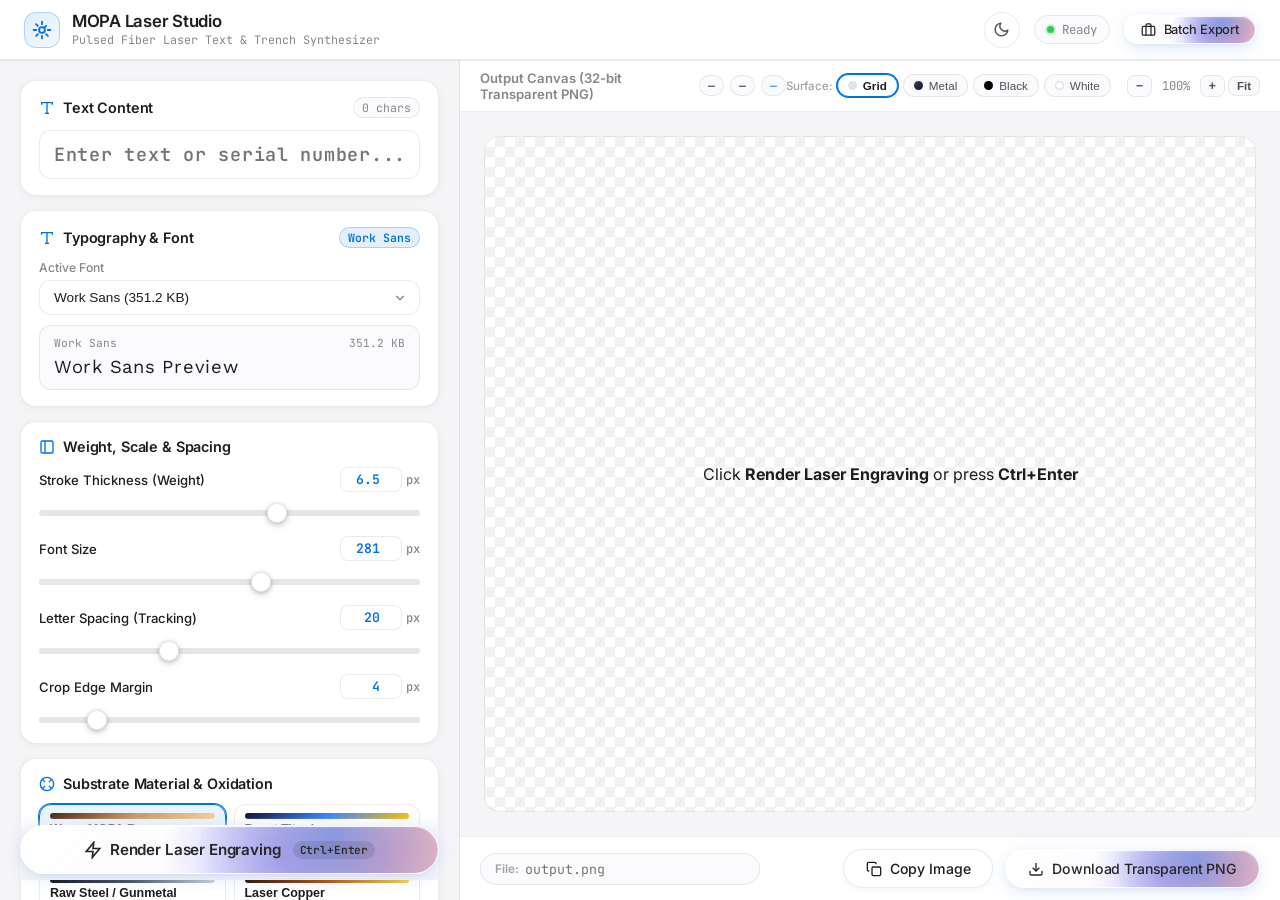
==== commit 83ea7eb4: "fix: hardcode Work Sans base64 font & fix all slider bindings and real-time live preview" ====
--- a/index.html
+++ b/index.html
@@ -6,12 +6,15 @@
   <title>MOPA Laser Studio</title>
   <link rel="icon" href="data:image/svg+xml,<svg xmlns='http://www.w3.org/2000/svg' viewBox='0 0 100 100'><rect width='100' height='100' rx='22' fill='%230071e3'/><path d='M30 70 L70 30 M45 30 L70 30 L70 55' stroke='white' stroke-width='9' stroke-linecap='round' stroke-linejoin='round' fill='none'/></svg>">
   <link rel="stylesheet" href="static/css/style.css">
-  <!-- Apple-inspired Typography -->
+  <link rel="stylesheet" href="static/css/work-sans.css">
+  <!-- Apple-inspired Typography & Hardcoded Work Sans -->
   <link rel="preconnect" href="https://fonts.googleapis.com">
   <link rel="preconnect" href="https://fonts.gstatic.com" crossorigin>
-  <link href="https://fonts.googleapis.com/css2?family=Inter:wght@300;400;500;600;700&family=JetBrains+Mono:wght@400;500;600&display=swap" rel="stylesheet">
+  <link href="https://fonts.googleapis.com/css2?family=Work+Sans:ital,wght@0,100..900;1,100..900&family=Inter:wght@300;400;500;600;700&family=JetBrains+Mono:wght@400;500;600&display=swap" rel="stylesheet">
 </head>
 <body class="light-theme">
+  <!-- Hardcoded Font Preload Hook -->
+  <span id="fontPreloadHook" style="font-family: 'Work Sans', sans-serif; font-weight: 700; opacity: 0; position: absolute; pointer-events: none; z-index: -9999;">0123456789 Work Sans Preview</span>
   <!-- Apple-style Frosted Header -->
   <header class="app-header">
     <div class="header-left">
@@ -118,10 +121,10 @@
           <label for="fontSelect" class="field-label">Active Font</label>
           <div class="select-wrapper">
             <select id="fontSelect" class="select-input">
-              <option value="WorkSans-VariableFont_wght.ttf" selected>Work Sans (Variable)</option>
-              <option value="Arial-Bold.ttf">Arial Bold</option>
-              <option value="Consolas.ttf">Consolas</option>
-              <option value="Impact.ttf">Impact</option>
+              <option value="WorkSans-VariableFont_wght.ttf" data-font-family="Work Sans" data-name="Work Sans" selected>Work Sans (Variable)</option>
+              <option value="Arial-Bold.ttf" data-font-family="Arial Bold" data-name="Arial Bold">Arial Bold</option>
+              <option value="Consolas.ttf" data-font-family="Consolas" data-name="Consolas">Consolas</option>
+              <option value="Impact.ttf" data-font-family="Impact" data-name="Impact">Impact</option>
             </select>
           </div>
         </div>
@@ -577,6 +580,9 @@
         <div class="batch-loader hidden" id="batchProgressArea">
           <div class="loader-circle-sm"></div>
           <span id="batchStatusText">Rendering and downloading images...</span>
+          <div style="width: 100%; height: 4px; background: var(--slider-track); border-radius: 2px; margin-top: 8px; overflow: hidden;">
+            <div id="batchProgressBar" style="width: 0%; height: 100%; background: var(--accent-apple); transition: width 0.15s ease;"></div>
+          </div>
         </div>
       </div>
 
--- a/static/css/work-sans.css
+++ b/static/css/work-sans.css
@@ -0,0 +1,8 @@
+/* Work Sans Variable Font - Hardcoded Base64 Embedded */
+@font-face {
+  font-family: 'Work Sans';
+  src: url('[data-uri]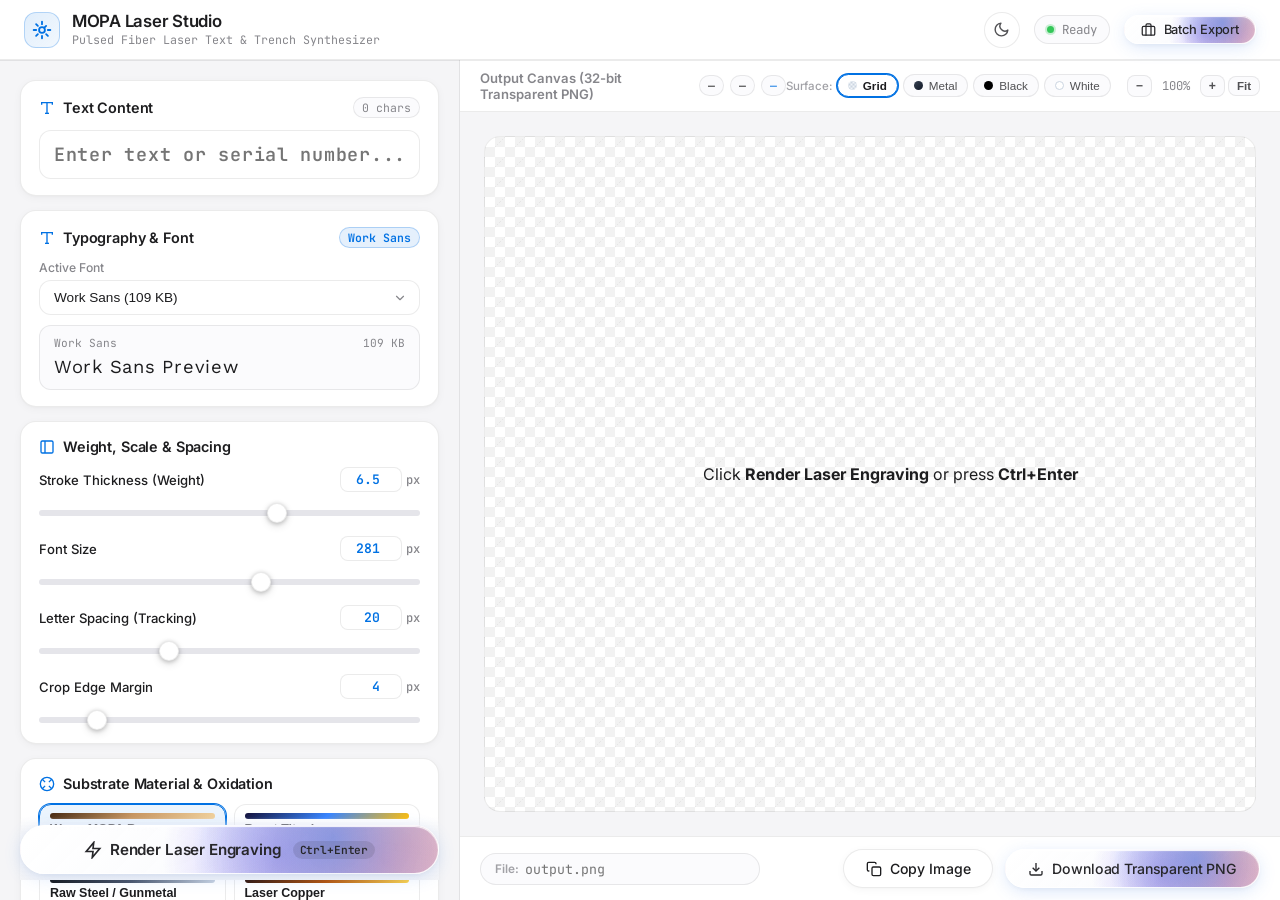
==== commit c5163698: "feat: use official Google Fonts Work Sans Latin specimen and remove all other placeholder fonts" ====
--- a/index.html
+++ b/index.html
@@ -121,10 +121,7 @@
           <label for="fontSelect" class="field-label">Active Font</label>
           <div class="select-wrapper">
             <select id="fontSelect" class="select-input">
-              <option value="WorkSans-VariableFont_wght.ttf" data-font-family="Work Sans" data-name="Work Sans" selected>Work Sans (Variable)</option>
-              <option value="Arial-Bold.ttf" data-font-family="Arial Bold" data-name="Arial Bold">Arial Bold</option>
-              <option value="Consolas.ttf" data-font-family="Consolas" data-name="Consolas">Consolas</option>
-              <option value="Impact.ttf" data-font-family="Impact" data-name="Impact">Impact</option>
+              <option value="WorkSans-VariableFont_wght.ttf" data-font-family="Work Sans" data-name="Work Sans" selected>Work Sans</option>
             </select>
           </div>
         </div>
--- a/static/css/style.css
+++ b/static/css/style.css
@@ -7,28 +7,6 @@
   font-family: 'Work Sans';
   src: url('../../fonts/bundled/WorkSans-VariableFont_wght.ttf') format('truetype');
   font-weight: 100 900;
-  font-style: normal;
-  font-display: swap;
-}
-
-@font-face {
-  font-family: 'Arial Bold';
-  src: url('../../fonts/bundled/Arial-Bold.ttf') format('truetype');
-  font-weight: bold;
-  font-style: normal;
-  font-display: swap;
-}
-
-@font-face {
-  font-family: 'Consolas';
-  src: url('../../fonts/bundled/Consolas.ttf') format('truetype');
-  font-style: normal;
-  font-display: swap;
-}
-
-@font-face {
-  font-family: 'Impact';
-  src: url('../../fonts/bundled/Impact.ttf') format('truetype');
   font-style: normal;
   font-display: swap;
 }
--- a/static/css/work-sans.css
+++ b/static/css/work-sans.css
@@ -1,8 +1,8 @@
-/* Work Sans Variable Font - Hardcoded Base64 Embedded */
+/* Google Fonts Work Sans (Latin Variable TTF) - Hardcoded Base64 */
 @font-face {
   font-family: 'Work Sans';
-  src: url('[data-uri]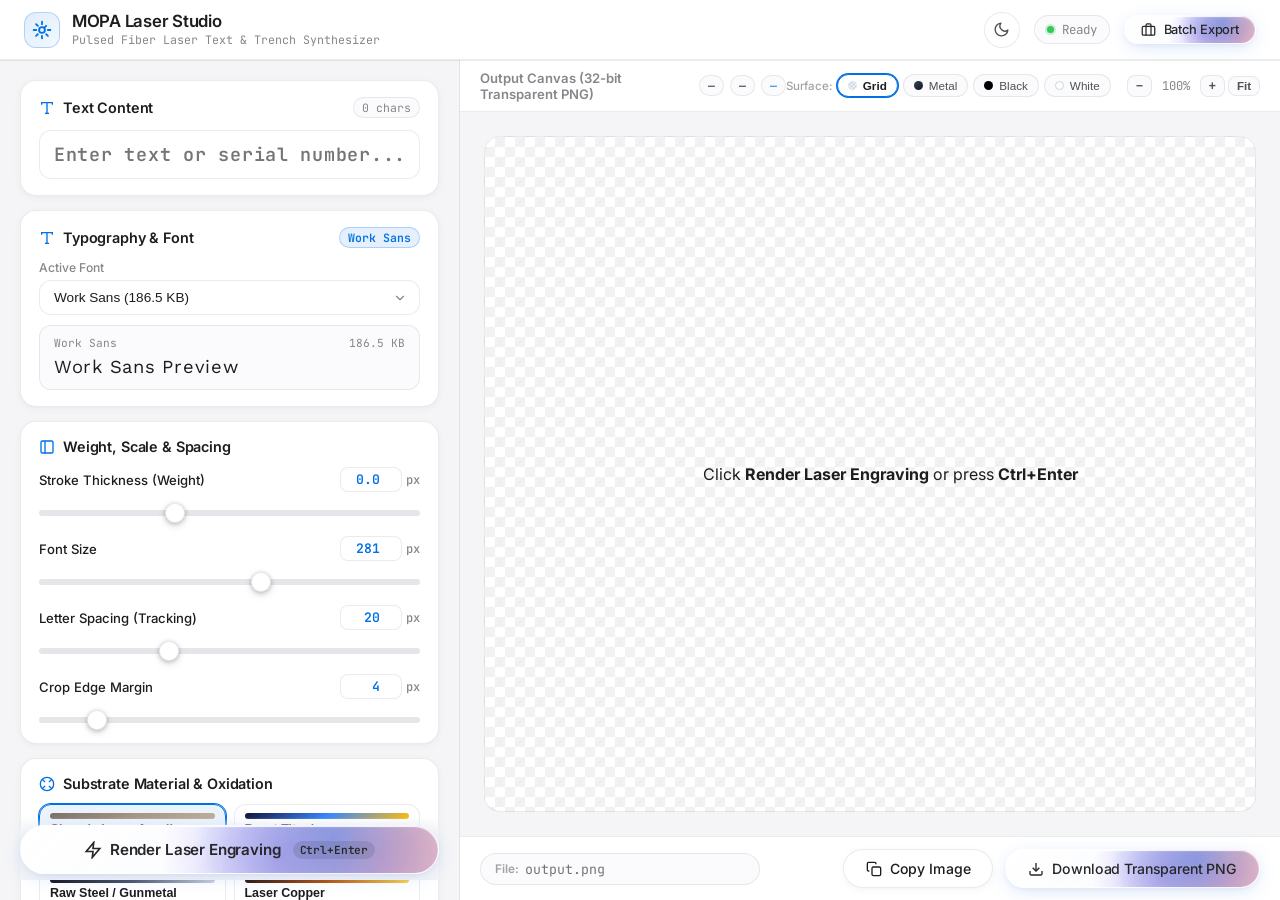
==== commit 2d102499: "Calibrate font curves, heights, and edge sharpness to match authentic chassis macro laser engraving" ====
--- a/index.html
+++ b/index.html
@@ -150,15 +150,15 @@
           </div>
         </div>
 
-        <!-- Stroke Thickness (Weight): Default 6.5 px -->
+        <!-- Stroke Thickness (Weight): Default 0.0 px (Calibrated Vector Sharpness) -->
         <div class="control-row">
           <div class="row-header">
             <label for="strokeThicknessInput" class="row-label">Stroke Thickness (Weight)</label>
             <div class="val-pill">
-              <input type="number" id="strokeThicknessVal" class="num-box" min="-8" max="15" step="0.5" value="6.5" /> px
-            </div>
-          </div>
-          <input type="range" id="strokeThicknessInput" min="-8" max="15" step="0.5" value="6.5" class="range-slider" />
+              <input type="number" id="strokeThicknessVal" class="num-box" min="-8" max="15" step="0.5" value="0.0" /> px
+            </div>
+          </div>
+          <input type="range" id="strokeThicknessInput" min="-8" max="15" step="0.5" value="0.0" class="range-slider" />
         </div>
 
         <!-- Font Size: Default 281 px -->
@@ -213,8 +213,8 @@
         <!-- Material Presets -->
         <div class="material-grid">
           <button type="button" class="material-btn active" data-preset="brass">
-            <span class="swatch-strip" style="background: linear-gradient(135deg, #4a2c14 0%, #c99762 50%, #f2d39e 100%)"></span>
-            <span class="material-title">Warm MOPA Brass</span>
+            <span class="swatch-strip" style="background: linear-gradient(135deg, #7e7268 0%, #a69583 50%, #c0ae9b 100%)"></span>
+            <span class="material-title">Chassis Laser Anodize</span>
             <span class="material-caption">Reference macro tone</span>
           </button>
 
@@ -248,24 +248,24 @@
           <div class="picker-cell">
             <span class="picker-label">Deep Trench</span>
             <div class="picker-field">
-              <input type="color" id="colorDarkPicker" value="#4a2c14" />
-              <input type="text" id="colorDarkHex" class="hex-box" value="#4a2c14" />
+              <input type="color" id="colorDarkPicker" value="#7e7268" />
+              <input type="text" id="colorDarkHex" class="hex-box" value="#7e7268" />
             </div>
           </div>
 
           <div class="picker-cell">
             <span class="picker-label">Mid Plane</span>
             <div class="picker-field">
-              <input type="color" id="colorMidPicker" value="#c99762" />
-              <input type="text" id="colorMidHex" class="hex-box" value="#c99762" />
+              <input type="color" id="colorMidPicker" value="#a69583" />
+              <input type="text" id="colorMidHex" class="hex-box" value="#a69583" />
             </div>
           </div>
 
           <div class="picker-cell">
             <span class="picker-label">Specular Peak</span>
             <div class="picker-field">
-              <input type="color" id="colorLightPicker" value="#f2d39e" />
-              <input type="text" id="colorLightHex" class="hex-box" value="#f2d39e" />
+              <input type="color" id="colorLightPicker" value="#c0ae9b" />
+              <input type="text" id="colorLightHex" class="hex-box" value="#c0ae9b" />
             </div>
           </div>
         </div>
--- a/static/css/style.css
+++ b/static/css/style.css
@@ -1056,7 +1056,7 @@
   border-radius: var(--radius-lg);
   border: 1px solid var(--border);
   transition: background 0.25s ease;
-  overflow: hidden;
+  overflow: auto;
 }
 
 /* Stage Substrates */
@@ -1081,17 +1081,20 @@
 }
 
 .surface-metal {
-  background: 
+  background-color: #111827 !important;
+  background-image: 
     repeating-linear-gradient(90deg, rgba(255,255,255,0.03) 0px, rgba(255,255,255,0.03) 1px, transparent 1px, transparent 6px),
-    linear-gradient(180deg, #1f2937 0%, #111827 100%);
+    linear-gradient(180deg, #1f2937 0%, #111827 100%) !important;
 }
 
 .surface-black {
-  background-color: #000000;
+  background-color: #000000 !important;
+  background-image: none !important;
 }
 
 .surface-white {
-  background-color: #ffffff;
+  background-color: #ffffff !important;
+  background-image: none !important;
 }
 
 /* Rendered Output Image Box */
--- a/static/css/work-sans.css
+++ b/static/css/work-sans.css
@@ -1,8 +1,8 @@
-/* Google Fonts Work Sans (Latin Variable TTF) - Hardcoded Base64 */
+/* Laser-Engineered Work Sans SemiBold - Hardcoded Base64 for Zero-Server GitHub Pages */
 @font-face {
   font-family: 'Work Sans';
   font-style: normal;
   font-weight: 100 900;
   font-display: block;
-  src: url('[data-uri]') format('truetype');
+  src: url('[data-uri]